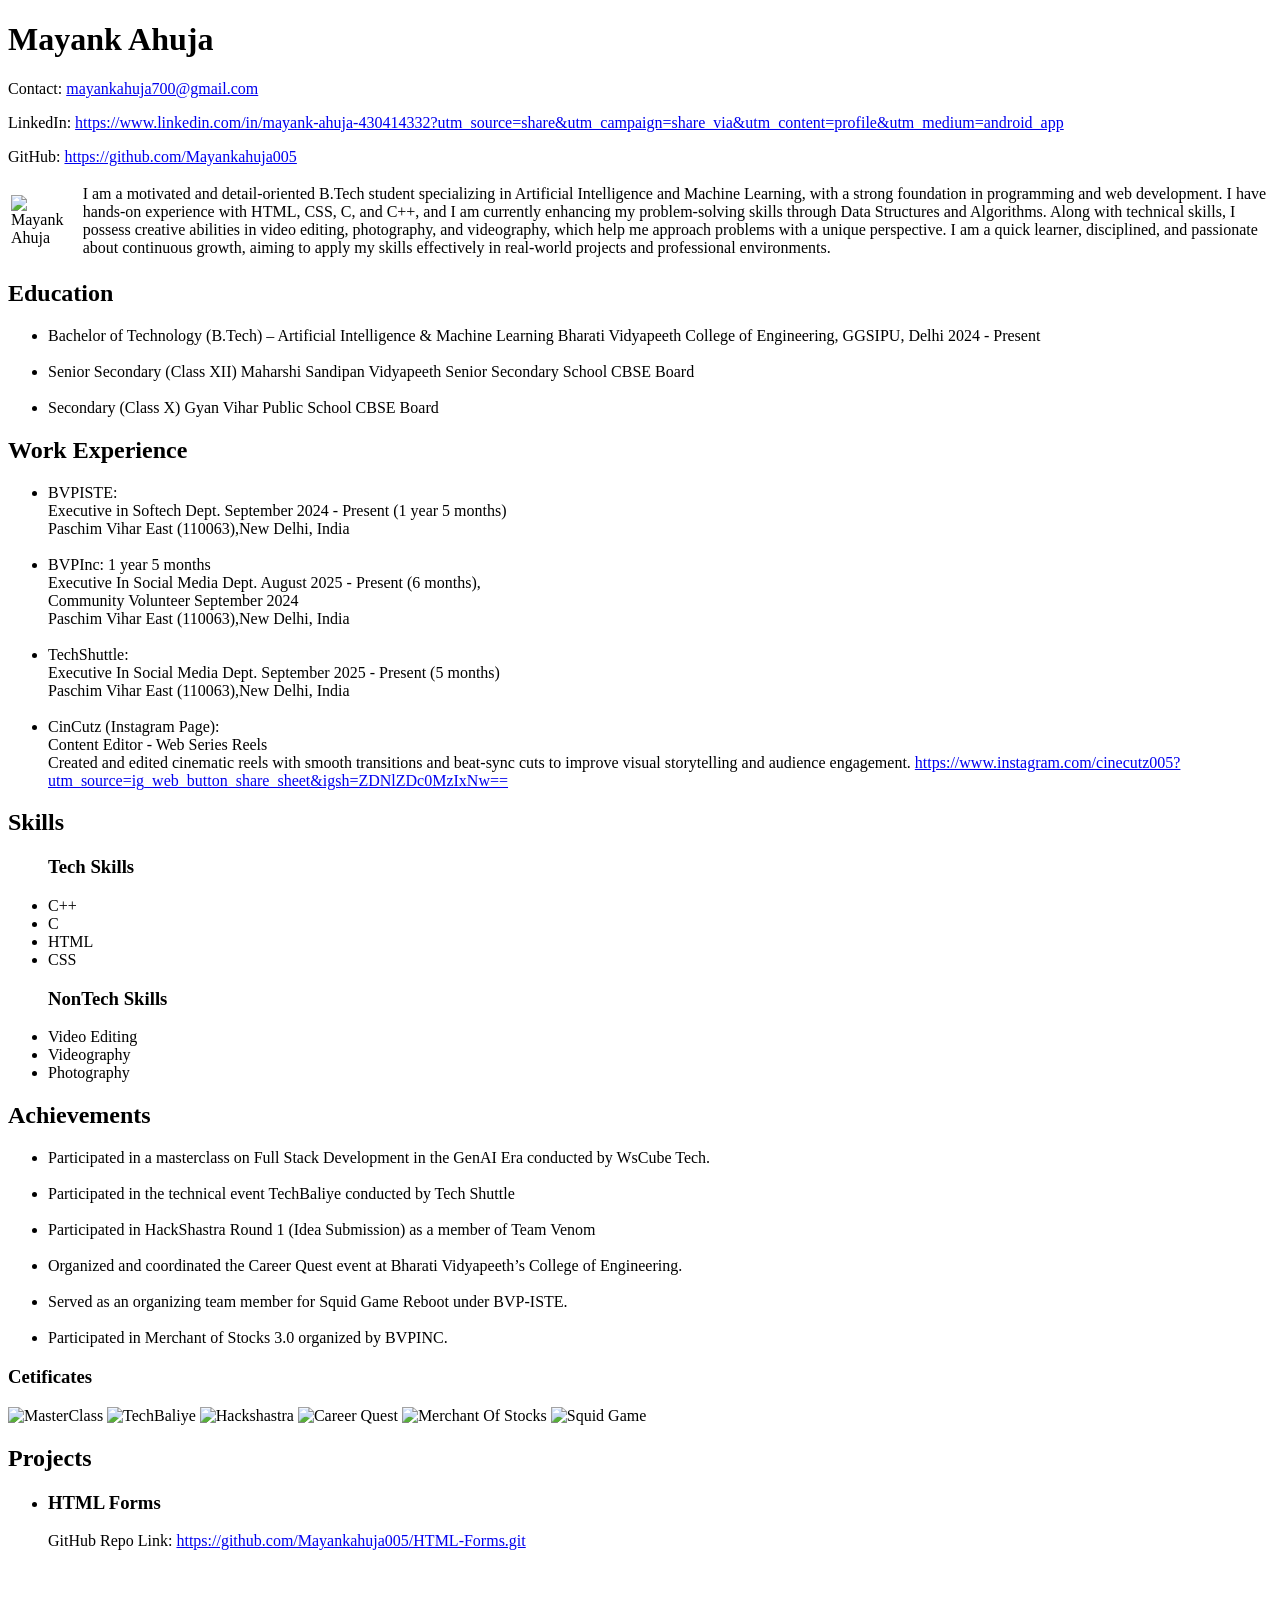
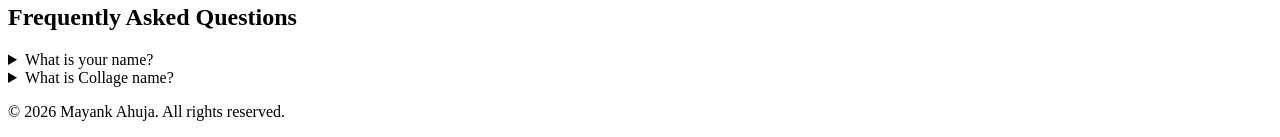
==== Resume.html @ eee83b7f "Update Resume.html" ====
<!DOCTYPE html>
<html lang="en">
<head>
    <meta charset="UTF-8">
    <meta name="viewport" content="width=device-width, initial-scale=1.0">
    <title>Resume</title>
</head>
<body>
    <div>
        <h1>Mayank Ahuja</h1>
        <p>Contact: <a href="mailto:mayankahuja700@gmail.com">mayankahuja700@gmail.com</a></p>
        <p>LinkedIn: <a href="https://www.linkedin.com/in/mayank-ahuja-430414332">https://www.linkedin.com/in/mayank-ahuja-430414332?utm_source=share&utm_campaign=share_via&utm_content=profile&utm_medium=android_app</a></p>
        <p>GitHub: <a href="https://github.com/Mayankahuja005">https://github.com/Mayankahuja005</a></p>
    </div>
    <table>
        <tr>
            <td><img src="it'sme.jpeg" alt="Mayank Ahuja" height="250px" width="200px"></td>
            <td>
                I am a motivated and detail-oriented B.Tech student specializing in Artificial
                Intelligence and Machine Learning, with a strong foundation in programming and web
                development. I have hands-on experience with HTML, CSS, C, and C++, and I am
                currently enhancing my problem-solving skills through Data Structures and Algorithms.
                Along with technical skills, I possess creative abilities in video editing, photography,
                and videography, which help me approach problems with a unique perspective. I am a
                quick learner, disciplined, and passionate about continuous growth, aiming to apply my
                skills effectively in real-world projects and professional environments.
            </td>
        </tr>
    </table>
    <section>
        <h2>Education</h2>
        <ul>
            <li>Bachelor of Technology (B.Tech) – Artificial Intelligence & Machine Learning
                Bharati Vidyapeeth College of Engineering, GGSIPU, Delhi
                2024 - Present</li>
                <br>
            <li>Senior Secondary (Class XII)
                Maharshi Sandipan Vidyapeeth Senior Secondary School
                CBSE Board
            </li>
            <br>
            <li>Secondary (Class X)
                Gyan Vihar Public School
                CBSE Board
            </li>
        </ul>
    </section>
    <section>
        <h2>Work Experience</h2>
        <ul>
            <li>
                BVPISTE:
                <br>
                Executive in Softech Dept.
                September 2024 - Present (1 year 5 months)
                <br>
                Paschim Vihar East (110063),New Delhi, India
            </li>
            <br>
            <li>
                BVPInc:
                1 year 5 months
                <br>
                Executive In Social Media Dept.
                August 2025 - Present (6 months),
                <br>
                Community Volunteer
                September 2024 
                <br>
                Paschim Vihar East (110063),New Delhi, India
            </li>
            <br>
            <li>
                TechShuttle:
                <br>
                Executive In Social Media Dept.
                September 2025 - Present (5 months)
                <br>
                Paschim Vihar East (110063),New Delhi, India
            </li>
            <br>
            <li>
               CinCutz (Instagram Page):<br>
               Content Editor - Web Series Reels<br>
               Created and edited cinematic reels with smooth transitions and beat-sync cuts to improve visual storytelling and audience engagement.
               <a href="https://www.instagram.com/cinecutz005">https://www.instagram.com/cinecutz005?utm_source=ig_web_button_share_sheet&igsh=ZDNlZDc0MzIxNw==</a>
            </li>
        </ul>
    </section>
    <section>
        <h2>Skills</h2>
        <ul>
            <h3>Tech Skills</h3>
            <li>C++</li>
            <li>C</li>
            <li>HTML</li>
            <li>CSS</li>
            <h3>NonTech Skills</h3>
            <li>Video Editing</li>
            <li>Videography</li>
            <li>Photography</li>
        </ul>
    </section>
    <section>
        <h2>Achievements</h2>
        <ul>
            <li>Participated in a masterclass on Full Stack Development in the GenAI Era conducted by WsCube Tech.</li>
            <br>
            <li>Participated in the technical event TechBaliye conducted by Tech Shuttle</li>
            <br>
            <li>Participated in HackShastra Round 1 (Idea Submission) as a member of Team Venom</li>
            <br>
            <li>Organized and coordinated the Career Quest event at Bharati Vidyapeeth’s College of Engineering.</li>
            <br>
            <li>Served as an organizing team member for Squid Game Reboot under BVP-ISTE.</li>
            <br>
            <li>Participated in Merchant of Stocks 3.0 organized by BVPINC.</li>
        </ul>
        <h3>Cetificates</h3>
        <img src="masterclass.jpeg" alt="MasterClass" height="200px" width="200px">
        <img src="techbaliye.jpeg" alt="TechBaliye" height="200px" width="200px">
        <img src="hackshastra.jpeg" alt="Hackshastra" height="200px" width="200px">
        <img src="careerquest.jpeg" alt="Career Quest" height="200px" width="200px">
        <img src="merchantofstocks.jpeg" alt="Merchant Of Stocks" height="200px" width="200px">
        <img src="squidgame.jpeg" alt="Squid Game" height="200px" width="200px">
    </section>
    <section>
        <h2>Projects</h2>
        <ul>
            <li>
                <h3>HTML Forms</h3>
                <span>GitHub Repo Link:</span>
                <a href="abcd.com">https://github.com/Mayankahuja005/HTML-Forms.git</a>
            </li>
        </ul>
    </section>
    <br>
    <section>
        <h2>Frequently Asked Questions</h2>
        <details>
            <summary>What is your name?</summary>
            My name is Mayank Ahuja
        </details>
        <details>
            <summary>What is Collage name?</summary>
            BVCOE-Bharati Vidyapeeth's College of Engineering, New Delhi ,under GGSIPU(Guru Gobind Singh Indraprastha University)
        </details>
    </section>
    <footer>
        <p>&copy 2026 Mayank Ahuja. All rights reserved.</p>
    </footer>
</body>
</html>
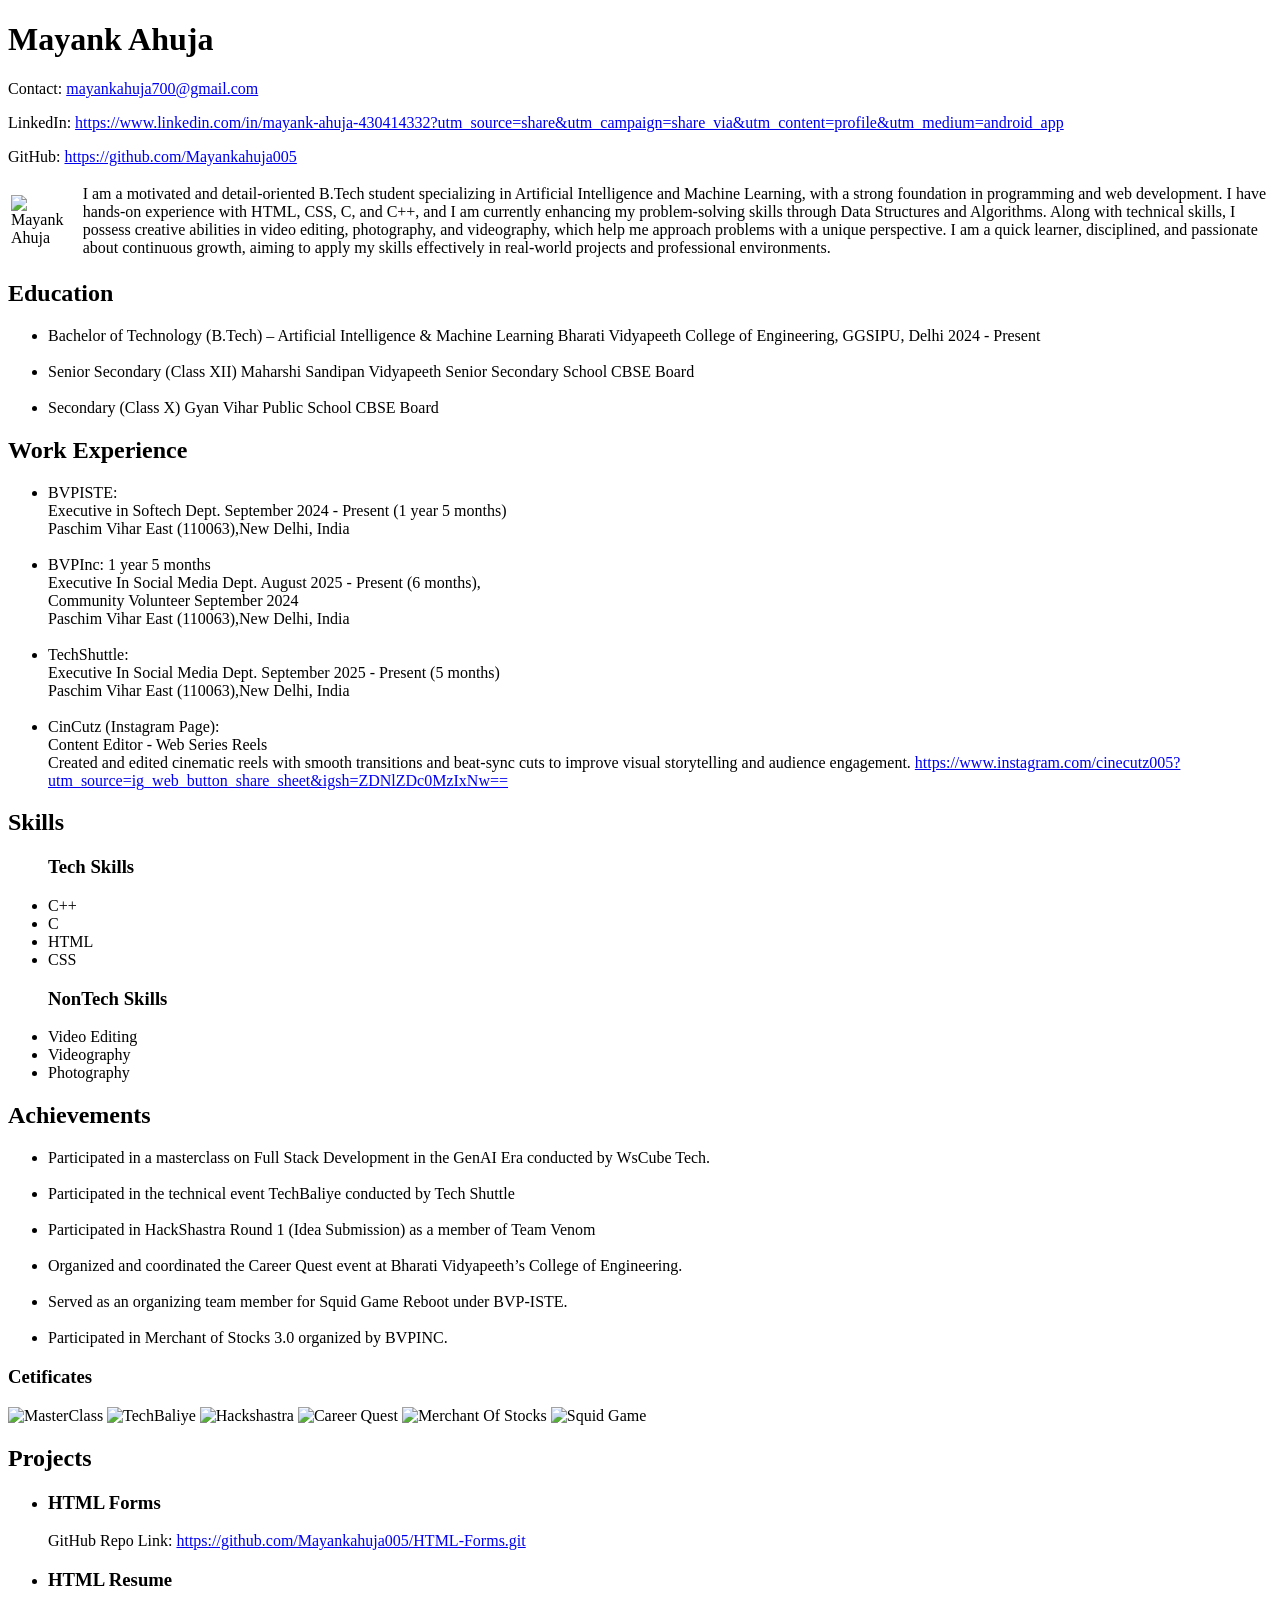
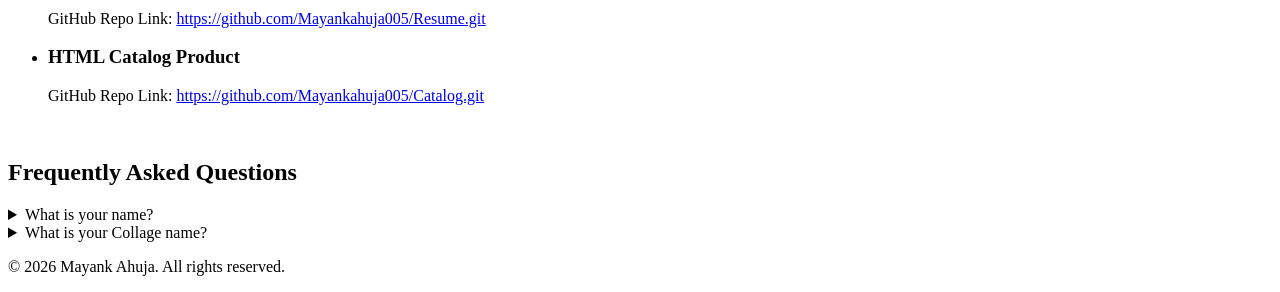
==== commit cb9a8b86: "Update Resume.html" ====
--- a/Resume.html
+++ b/Resume.html
@@ -132,6 +132,16 @@
                 <span>GitHub Repo Link:</span>
                 <a href="abcd.com">https://github.com/Mayankahuja005/HTML-Forms.git</a>
             </li>
+             <li>
+                <h3>HTML Resume</h3>
+                <span>GitHub Repo Link:</span>
+                <a href="https://github.com/Mayankahuja005">https://github.com/Mayankahuja005/Resume.git</a>
+            </li>
+            <li>
+                <h3>HTML Catalog Product</h3>
+                <span>GitHub Repo Link:</span>
+                <a href="https://github.com/Mayankahuja005">https://github.com/Mayankahuja005/Catalog.git</a>
+            </li>
         </ul>
     </section>
     <br>
@@ -142,7 +152,7 @@
             My name is Mayank Ahuja
         </details>
         <details>
-            <summary>What is Collage name?</summary>
+            <summary>What is your Collage name?</summary>
             BVCOE-Bharati Vidyapeeth's College of Engineering, New Delhi ,under GGSIPU(Guru Gobind Singh Indraprastha University)
         </details>
     </section>
@@ -151,3 +161,4 @@
     </footer>
 </body>
 </html>
+
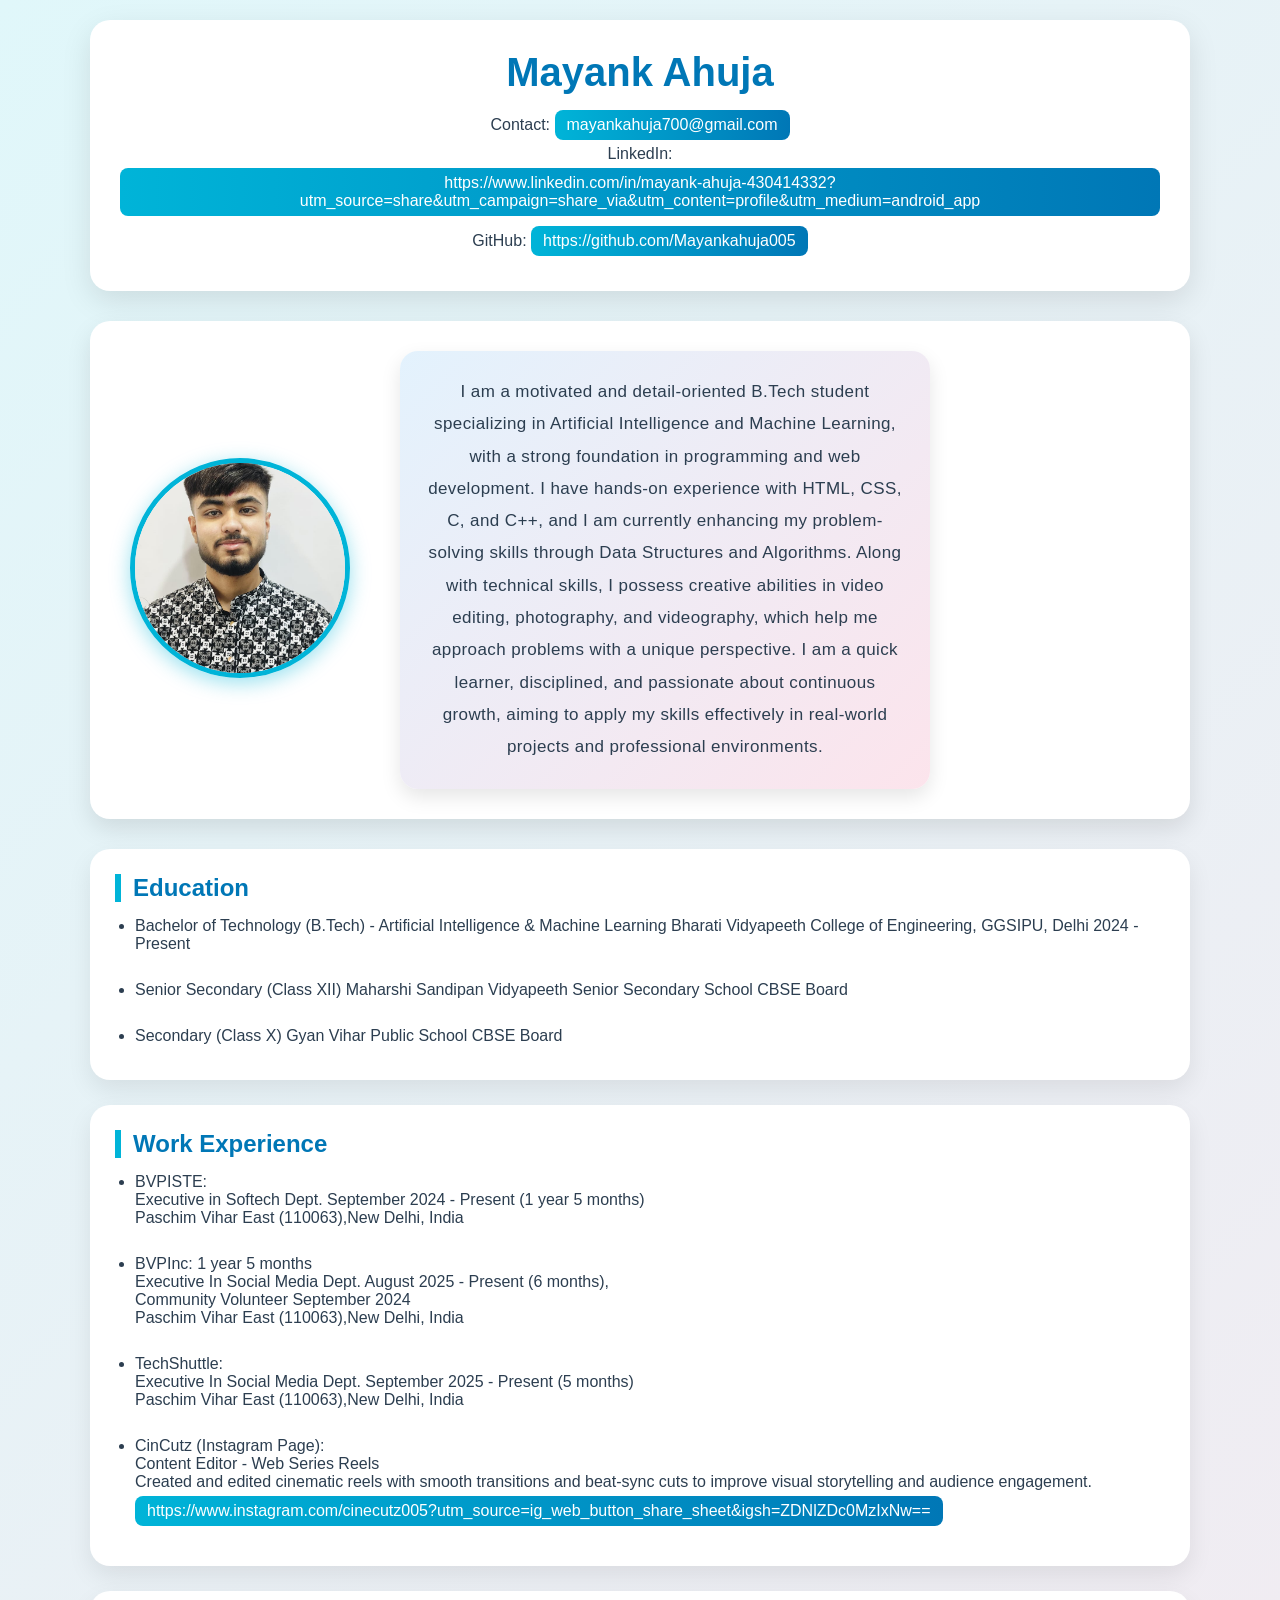
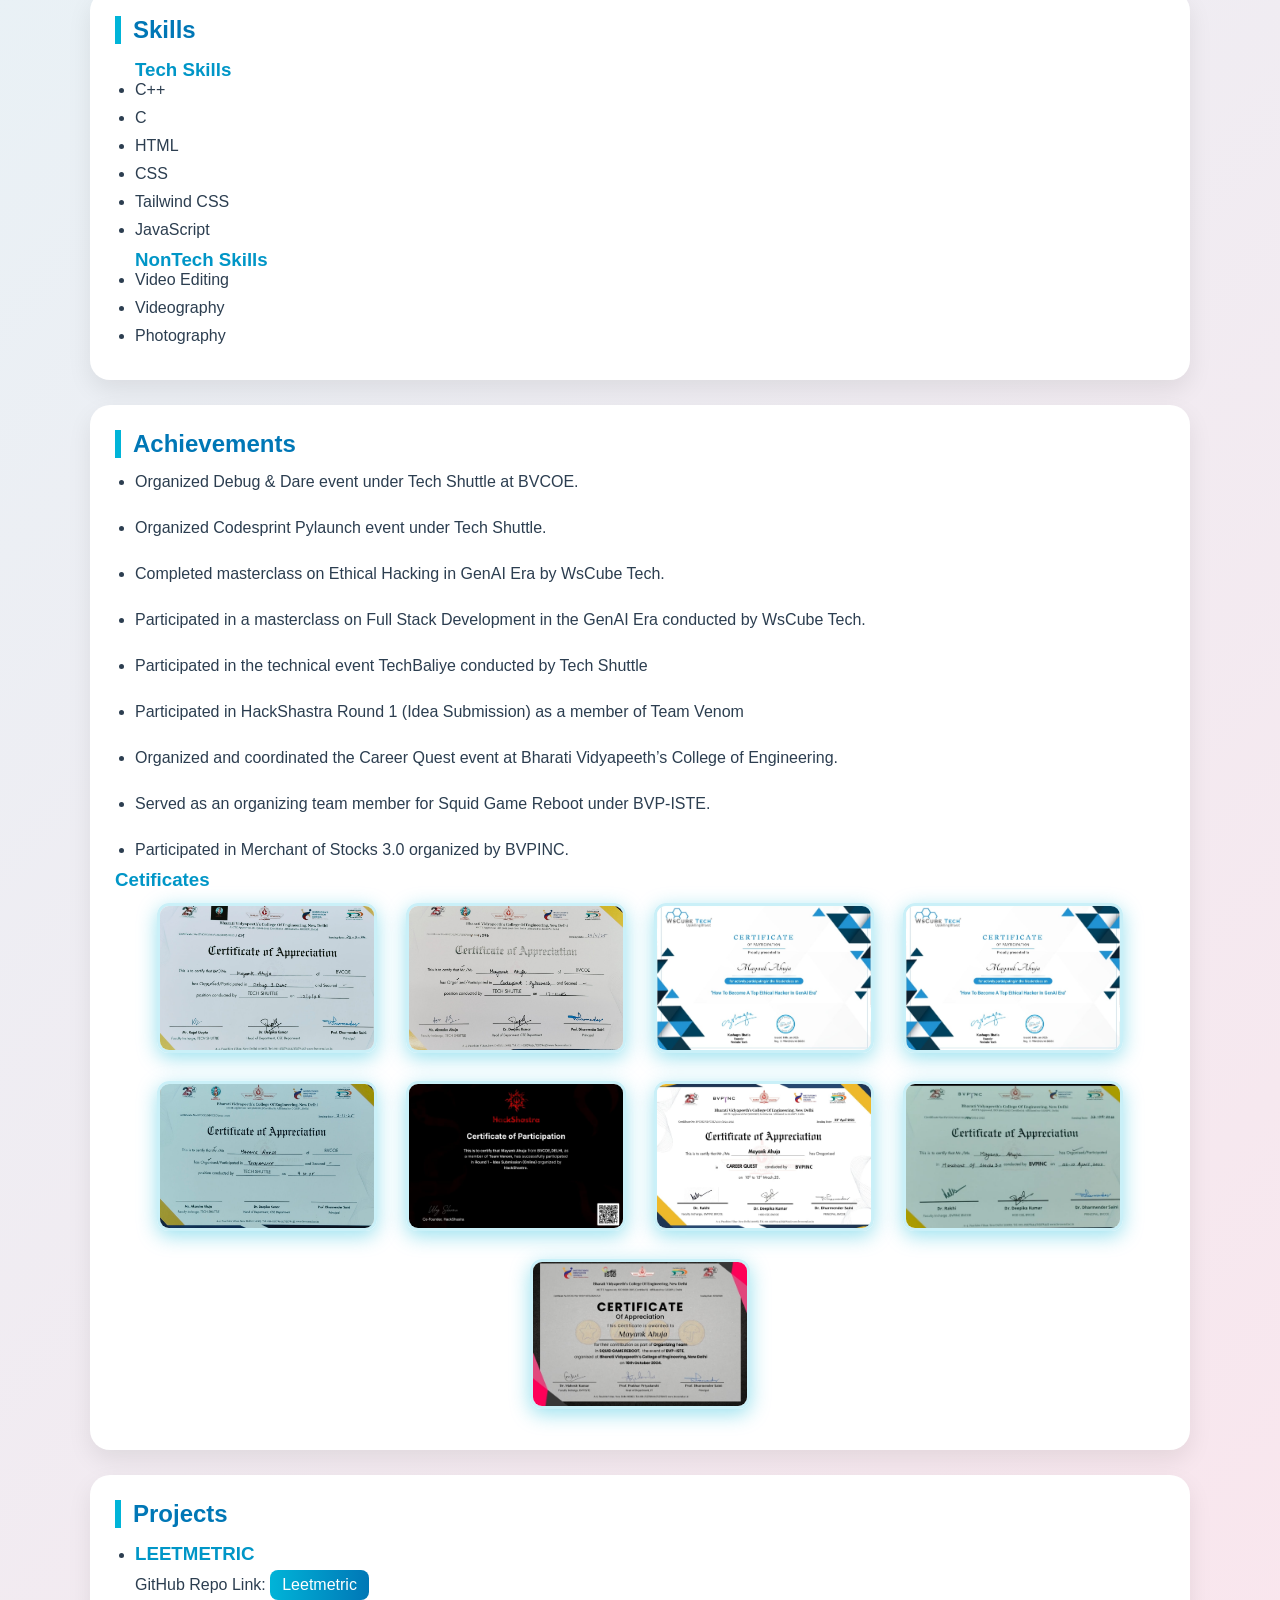
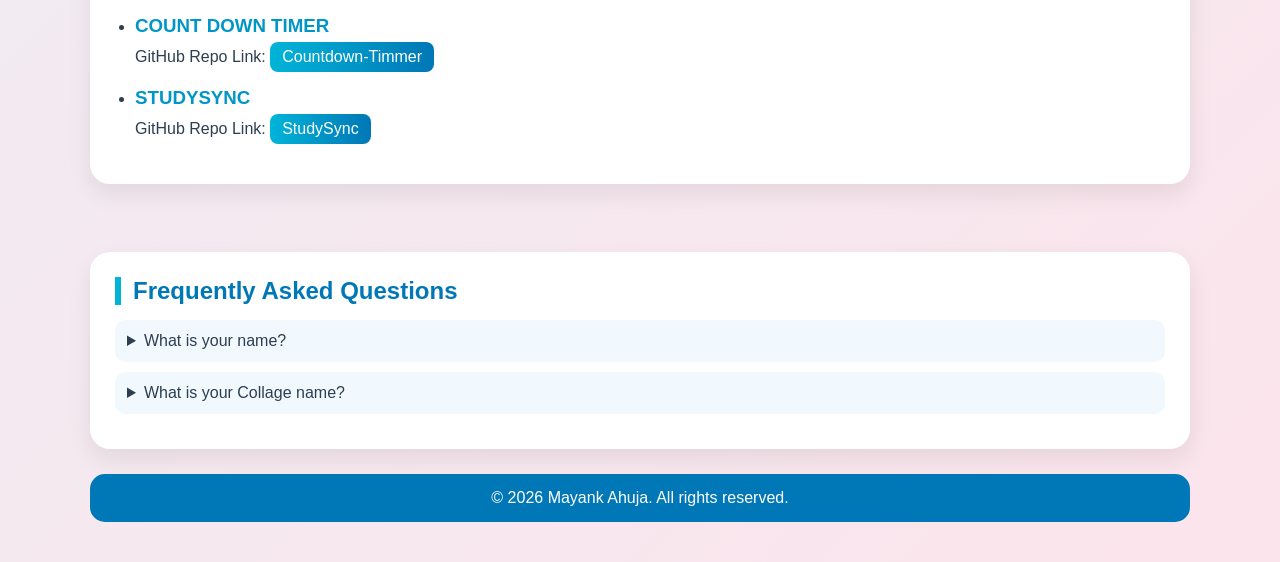
==== commit 4eacadfb: "Update Resume.html" ====
--- a/Resume.html
+++ b/Resume.html
@@ -4,6 +4,7 @@
     <meta charset="UTF-8">
     <meta name="viewport" content="width=device-width, initial-scale=1.0">
     <title>Resume</title>
+    <link rel="stylesheet" href="resume.css">
 </head>
 <body>
     <div>
@@ -14,7 +15,7 @@
     </div>
     <table>
         <tr>
-            <td><img src="it'sme.jpeg" alt="Mayank Ahuja" height="250px" width="200px"></td>
+            <td><img src="images/it'sme.jpeg" alt="Mayank Ahuja" height="250px" width="200px"></td>
             <td>
                 I am a motivated and detail-oriented B.Tech student specializing in Artificial
                 Intelligence and Machine Learning, with a strong foundation in programming and web
@@ -30,7 +31,7 @@
     <section>
         <h2>Education</h2>
         <ul>
-            <li>Bachelor of Technology (B.Tech) – Artificial Intelligence & Machine Learning
+            <li>Bachelor of Technology (B.Tech) - Artificial Intelligence & Machine Learning
                 Bharati Vidyapeeth College of Engineering, GGSIPU, Delhi
                 2024 - Present</li>
                 <br>
@@ -95,6 +96,8 @@
             <li>C</li>
             <li>HTML</li>
             <li>CSS</li>
+            <li>Tailwind CSS</li>
+            <li>JavaScript</li>
             <h3>NonTech Skills</h3>
             <li>Video Editing</li>
             <li>Videography</li>
@@ -104,6 +107,12 @@
     <section>
         <h2>Achievements</h2>
         <ul>
+            <li>Organized Debug & Dare event under Tech Shuttle at BVCOE.</li>
+            <br>
+            <li>Organized Codesprint Pylaunch event under Tech Shuttle.</li>
+            <br>
+            <li>Completed masterclass on Ethical Hacking in GenAI Era by WsCube Tech.</li>
+            <br>
             <li>Participated in a masterclass on Full Stack Development in the GenAI Era conducted by WsCube Tech.</li>
             <br>
             <li>Participated in the technical event TechBaliye conducted by Tech Shuttle</li>
@@ -117,30 +126,33 @@
             <li>Participated in Merchant of Stocks 3.0 organized by BVPINC.</li>
         </ul>
         <h3>Cetificates</h3>
-        <img src="masterclass.jpeg" alt="MasterClass" height="200px" width="200px">
-        <img src="techbaliye.jpeg" alt="TechBaliye" height="200px" width="200px">
-        <img src="hackshastra.jpeg" alt="Hackshastra" height="200px" width="200px">
-        <img src="careerquest.jpeg" alt="Career Quest" height="200px" width="200px">
-        <img src="merchantofstocks.jpeg" alt="Merchant Of Stocks" height="200px" width="200px">
-        <img src="squidgame.jpeg" alt="Squid Game" height="200px" width="200px">
+        <img src="images/debug&dare.jpeg" alt="Debug&Dare" height="200px" width="200px">
+        <img src="images/pylaunch.jpeg" alt="Pylaunch" height="200px" width="200px">
+        <img src="images/masterclasshacking.jpeg" alt="MasterClassHacking" height="200px" width="200px">
+        <img src="images/masterclasshacking.jpeg" alt="MasterClass" height="200px" width="200px">
+        <img src="images/techbaliye.jpeg" alt="TechBaliye" height="200px" width="200px">
+        <img src="images/hackshastra.jpeg" alt="Hackshastra" height="200px" width="200px">
+        <img src="images/Careerquest.jpeg" alt="Career Quest" height="200px" width="200px">
+        <img src="images/merchantofstocks.jpeg" alt="Merchant Of Stocks" height="200px" width="200px">
+        <img src="images/squidgame.jpeg" alt="Squid Game" height="200px" width="200px">
     </section>
     <section>
         <h2>Projects</h2>
         <ul>
             <li>
-                <h3>HTML Forms</h3>
+                <h3>LEETMETRIC</h3>
                 <span>GitHub Repo Link:</span>
-                <a href="abcd.com">https://github.com/Mayankahuja005/HTML-Forms.git</a>
+                <a href="https://github.com/Mayankahuja005/Leetmetric.git">Leetmetric</a>
             </li>
              <li>
-                <h3>HTML Resume</h3>
+                <h3>COUNT DOWN TIMER</h3>
                 <span>GitHub Repo Link:</span>
-                <a href="https://github.com/Mayankahuja005">https://github.com/Mayankahuja005/Resume.git</a>
+                <a href="https://github.com/Mayankahuja005/Countdown-Timmer.git">Countdown-Timmer</a>
             </li>
             <li>
-                <h3>HTML Catalog Product</h3>
+                <h3>STUDYSYNC</h3>
                 <span>GitHub Repo Link:</span>
-                <a href="https://github.com/Mayankahuja005">https://github.com/Mayankahuja005/Catalog.git</a>
+                <a href="https://github.com/Mayankahuja005/StudySync.git">StudySync</a>
             </li>
         </ul>
     </section>
@@ -161,4 +173,3 @@
     </footer>
 </body>
 </html>
-
--- a/resume.css
+++ b/resume.css
@@ -0,0 +1,223 @@
+* {
+  margin: 0;
+  padding: 0;
+  box-sizing: border-box;
+  font-family: 'Segoe UI', sans-serif;
+}
+
+body {
+  background: linear-gradient(135deg, #e0f7fa, #fce4ec);
+  color: #2c3e50;
+  padding: 20px;
+}
+
+/* HEADER */
+body > div {
+  max-width: 1100px;
+  margin: auto;
+  background: white;
+  padding: 30px;
+  border-radius: 20px;
+  text-align: center;
+  box-shadow: 0 10px 30px rgba(0,0,0,0.1);
+}
+
+h1 {
+  font-size: 2.5rem;
+  color: #0077b6;
+  margin-bottom: 10px;
+}
+
+/* LINKS */
+a {
+  display: inline-block;
+  font-size: 16px;
+  padding: 6px 12px;
+  margin: 5px 0;
+  color: #ffffff;
+  background: linear-gradient(90deg, #00b4d8, #0077b6);
+  border-radius: 8px;
+  text-decoration: none;
+  transition: 0.3s;
+}
+
+a:hover {
+  transform: scale(1.05);
+}
+
+/* PROFILE SECTION */
+table {
+  display: flex;
+  flex-wrap: wrap;
+  gap: 40px; /* 👈 MAIN GAP BETWEEN IMAGE & TEXT */
+  margin: 30px auto;
+  max-width: 1100px;
+  background: #ffffff;
+  border-radius: 20px;
+  padding: 30px;
+  box-shadow: 0 10px 25px rgba(0,0,0,0.1);
+}
+
+tr {
+  display: flex;
+  flex-wrap: wrap;
+  width: 100%;
+  align-items: center;
+  gap: 40px; /* 👈 EXTRA GAP CONTROL */
+}
+
+/* IMAGE SIDE */
+td:first-child {
+  flex: 1;
+  text-align: center;
+}
+
+/* TEXT SIDE */
+td:last-child {
+  flex: 2;
+  display: flex;
+  justify-content: center;
+  align-items: center;
+  padding-left: 10px; /* 👈 SMALL EXTRA SPACE */
+}
+
+td:last-child {
+  max-width: 550px;
+  margin: auto;
+  font-size: 17px;
+  line-height: 1.9;
+  letter-spacing: 0.4px;
+  text-align: center;
+  padding: 25px;
+
+  background: linear-gradient(135deg, #e3f2fd, #fce4ec);
+  border-radius: 18px;
+
+  box-shadow: 0 8px 20px rgba(0,0,0,0.1);
+  transition: 0.3s;
+}
+
+td:last-child:hover {
+  transform: scale(1.02);
+}
+
+/* PROFILE IMAGE */
+img {
+  width: 220px;
+  height: 220px;
+  object-fit: cover;
+  border-radius: 50%;
+  border: 5px solid #00b4d8;
+  box-shadow: 0 5px 20px rgba(0,180,216,0.4);
+  transition: 0.3s;
+}
+
+img:hover {
+  transform: scale(1.05);
+}
+
+/* SECTIONS */
+section {
+  max-width: 1100px;
+  margin: 25px auto;
+  padding: 25px;
+  background: white;
+  border-radius: 20px;
+  box-shadow: 0 10px 25px rgba(0,0,0,0.08);
+  transition: 0.3s;
+  text-align: center;
+}
+
+section:hover {
+  transform: translateY(-5px);
+}
+
+/* HEADINGS */
+h2 {
+  border-left: 6px solid #00b4d8;
+  padding-left: 12px;
+  margin-bottom: 15px;
+  color: #0077b6;
+  text-align: left;
+}
+
+h3 {
+  color: #0096c7;
+  margin-top: 10px;
+  text-align: left;
+}
+
+/* LIST */
+ul {
+  margin-left: 20px;
+  text-align: left;
+}
+
+li {
+  margin-bottom: 10px;
+}
+
+/* CERTIFICATES */
+section img {
+  width: 220px;
+  height: 150px;
+  margin: 12px;
+  border-radius: 12px;
+  border: 3px solid #caf0f8;
+  object-fit: cover;
+  transition: 0.3s;
+}
+
+section img:hover {
+  transform: scale(1.08);
+  border-color: #00b4d8;
+}
+
+/* FAQ */
+details {
+  background: #f1f9ff;
+  padding: 12px;
+  border-radius: 10px;
+  margin: 10px 0;
+  text-align: left;
+}
+
+/* FOOTER */
+footer {
+  max-width: 1100px;
+  margin: 20px auto;
+  text-align: center;
+  padding: 15px;
+  background: #0077b6;
+  color: white;
+  border-radius: 15px;
+}
+
+/* RESPONSIVE */
+@media (max-width: 768px) {
+
+  table, tr {
+    flex-direction: column;
+    text-align: center;
+  }
+
+  td:last-child {
+    max-width: 100%;
+    margin-top: 15px;
+    font-size: 15px;
+  }
+
+  img {
+    width: 160px;
+    height: 160px;
+  }
+
+  section img {
+    width: 150px;
+    height: 110px;
+  }
+
+  h1 {
+    font-size: 2rem;
+  }
+}
